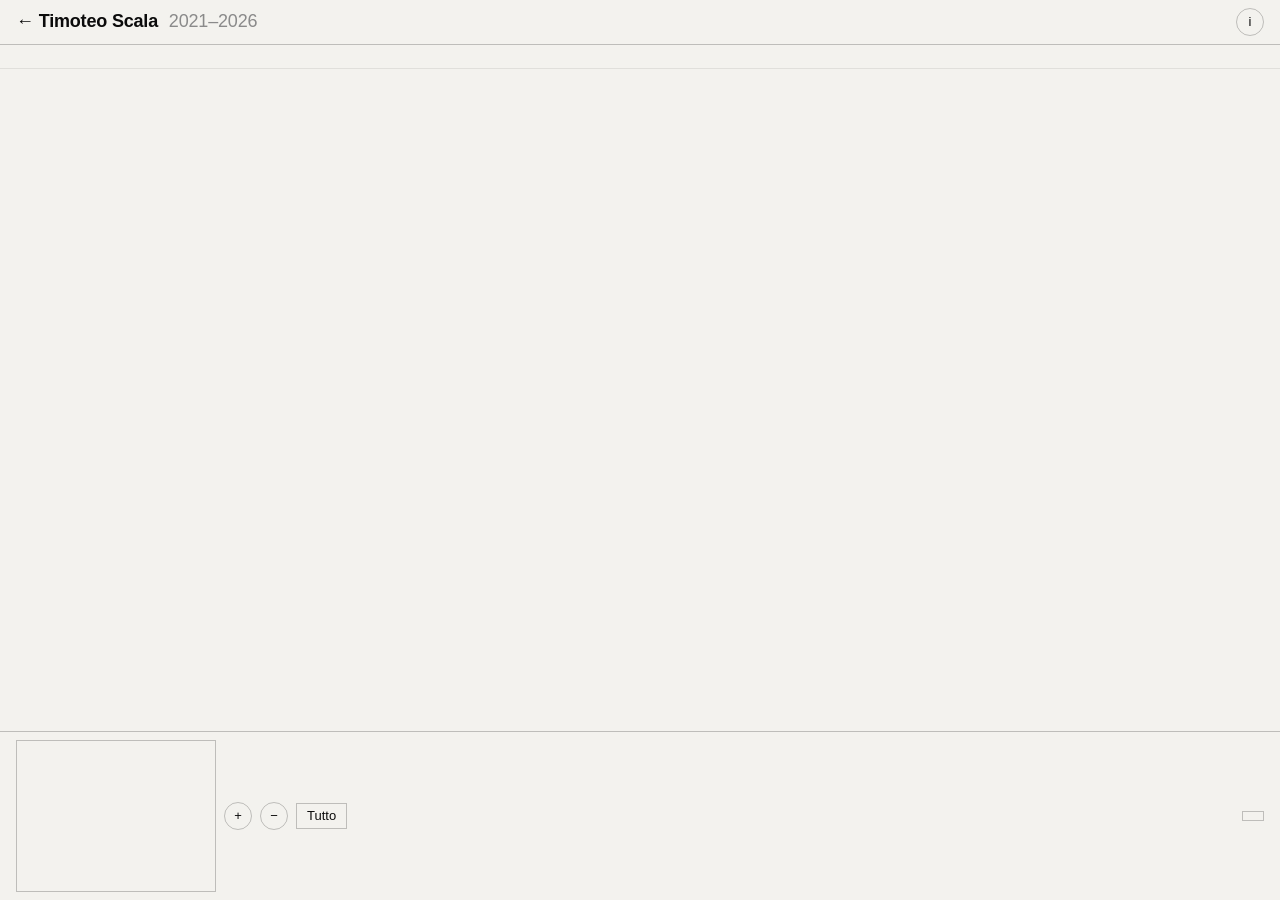
==== map/index.html @ f12ddab8 "Add public modeling map (2021-2026) at /map and link it from home Co-Authored-By: Claude Sonnet 5.5 " ====
<!doctype html>
<html lang="it">
<head>
  <meta charset="utf-8">
  <meta name="viewport" content="width=device-width, initial-scale=1">
  <meta name="description" content="Four years of modeling work (2021–2026) on one zoomable map: jobs, castings that went nowhere, Paris, and who holds the data behind each event.">
  <title>Modeling map 2021–2026 — Timoteo Costantini Scala</title>
  <script>document.documentElement.dataset.theme = matchMedia('(prefers-color-scheme: light)').matches ? 'light' : 'dark';</script>
  <link rel="stylesheet" href="story.css">
</head>
<body>
  <header class="bar top">
    <h1><a href="../index.html" style="color:inherit;text-decoration:none" aria-label="Torna al sito">←</a> Timoteo Scala <span>2021–2026</span></h1>
    <button id="info-btn" class="round" aria-controls="info" aria-label="Come leggere la mappa">i</button>
  </header>

  <main id="map">
    <svg id="map-svg" role="img">
      <g id="view"><g id="world"></g></g>
    </svg>
    <div id="years" aria-hidden="true"></div>
    <div id="lane-names" aria-hidden="true"></div>
    <div id="stage" hidden>
      <video id="stage-video" playsinline controls></video>
      <img id="stage-img" alt="" draggable="false">
      <button id="stage-prev" class="round" aria-label="Foto precedente">‹</button>
      <button id="stage-next" class="round" aria-label="Foto successiva">›</button>
      <p id="stage-count" aria-live="polite"></p>
    </div>
  </main>

  <footer class="bar bottom">
    <svg id="mini" aria-label="Minimappa: clicca per spostarti"></svg>
    <button id="zoom-in" class="round" aria-label="Avvicina">+</button>
    <button id="zoom-out" class="round" aria-label="Allontana">−</button>
    <button id="zoom-fit" aria-label="Vista intera">Tutto</button>
    <button id="theme"></button>
  </footer>

  <aside id="info" hidden>
    <p class="nums"><b id="n-jobs"></b> lavori · <b id="n-nos"></b> no · <b id="n-ratio"></b> no per lavoro</p>
    <ul>
      <li><span class="ramp"><i></i><i></i><i></i><i></i><i></i></span> lavori, dal meno al più importante</li>
      <li><span class="key opt"></span> opzioni e casting non diventati lavoro</li>
      <li><span class="key hollow"></span> da verificare o esito non noto</li>
      <li><span class="key dots"></span> solo il mese è noto</li>
    </ul>
    <p>Più è grande, più conta. Avvicinati per leggere date, città e dove sta il dato.</p>
  </aside>

  <script src="vendor/d3.v7.min.js"></script>
  <script type="module" src="js/story.js"></script>
</body>
</html>
---- map/story.css ----
/* story.html — black canvas, white ink, color only for importance and options. */
:root {
  --font: "Helvetica Neue", Helvetica, Arial, sans-serif;
  --bg: #000; --ink: #fff; --ink-2: #b9b9b9; --muted: #777;
  --grid: rgba(255, 255, 255, .22); --grid-2: rgba(255, 255, 255, .09);
  --imp-1: #3d72f2; --imp-2: #626ff5; --imp-3: #7f6bf6; --imp-4: #9a65f5; --imp-5: #b25ef2;
  --opt: #e8743b; --ink-invert: 1;
  color-scheme: dark;
}
:root[data-theme="light"] {
  --bg: #f3f2ee; --ink: #0b0b0b; --ink-2: #4a4a4a; --muted: #8a8a8a;
  --grid: rgba(0, 0, 0, .22); --grid-2: rgba(0, 0, 0, .08);
  --imp-1: #2456d6; --imp-2: #424ed4; --imp-3: #5845d0; --imp-4: #6a3acb; --imp-5: #7a2cc4;
  --opt: #cf5a1f; --ink-invert: 0;
  color-scheme: light;
}

* { box-sizing: border-box; }
html, body { height: 100%; margin: 0; }
body { display: grid; grid-template-rows: auto 1fr auto; background: var(--bg); color: var(--ink); font: 13px/1.3 var(--font); overflow: hidden; }
button { font: inherit; color: var(--ink); background: none; border: 1px solid var(--grid); padding: 4px 10px; cursor: pointer; }
button:hover, button:focus-visible { border-color: var(--ink); outline: none; }
button.round { width: 28px; height: 28px; padding: 0; border-radius: 50%; }

.bar { display: flex; align-items: center; gap: 8px; padding: 8px 16px; border-color: var(--grid); }
.bar.top { justify-content: space-between; border-bottom: 1px solid var(--grid); }
.bar.bottom { border-top: 1px solid var(--grid); }
h1 { font-size: 18px; font-weight: 600; letter-spacing: -0.01em; margin: 0; }
h1 span { font-weight: 400; color: var(--muted); margin-left: 6px; }
#theme { margin-left: auto; }

/* ---- map ---- */
#map { position: relative; overflow: hidden; }
#map-svg { display: block; width: 100%; height: 100%; touch-action: none; cursor: grab; font-family: var(--font); }
#map-svg:active { cursor: grabbing; }
#years { position: absolute; inset: 0 0 auto; height: 24px; background: var(--bg); border-bottom: 1px solid var(--grid-2); pointer-events: none; }
#years .tick { position: absolute; left: 0; top: 0; padding: 4px 0 0 5px; white-space: nowrap; }
#years .tick.y { font-size: 14px; font-weight: 600; }
#years .tick.m { font-size: 10px; color: var(--muted); padding-top: 7px; text-transform: uppercase; letter-spacing: .06em; }
#lane-names { position: absolute; top: 26px; left: 0; pointer-events: none; }
.lane-name { position: absolute; left: 0; top: 0; white-space: nowrap; padding: 3px 8px; background: var(--bg); font-size: 12px; border: 1px solid var(--grid); border-left: 0; }

/* ---- world ---- */
#map-svg line { vector-effect: non-scaling-stroke; }
.gy { stroke: var(--grid); stroke-dasharray: 4 4; }
.gm { stroke: var(--grid-2); stroke-dasharray: 1 4; display: none; }
.show-months .gm { display: inline; }
.gl { stroke: var(--grid); }
.box { fill: var(--ink); }
.box-text { fill: var(--bg); font-weight: 500; }
.title { fill: var(--ink); }
.detail { fill: var(--ink-2); }

.ag-main { fill: var(--ink); }
.ag-sec { fill: var(--ink-2); }

.spine { stroke: var(--grid); }
.card { cursor: pointer; outline: none; }
.leader { stroke: var(--c); stroke-opacity: .6; }
.card .tick { fill: var(--c); }
.card .face { fill: var(--c); }
.card.uncertain .face { fill: none; stroke: var(--c); stroke-width: 1.5; stroke-dasharray: 3 2; vector-effect: non-scaling-stroke; }
.card .logo { pointer-events: none; }
.card .logo img { display: block; width: 100%; height: 100%; object-fit: contain; filter: brightness(0) invert(1); }
/* hollow card: logo in ink color (white on dark, black on light) */
.card.uncertain .logo img { filter: brightness(0) invert(var(--ink-invert)) opacity(.75); }
/* logos on their own opaque background keep their colors */
.card .logo.raw img { filter: none; }
.card .frame { fill: none; stroke: var(--c); stroke-width: 2; vector-effect: non-scaling-stroke; }
.card .range-span { stroke: var(--c); stroke-width: 2; }
.card .month-span { stroke: var(--c); stroke-width: 2; stroke-dasharray: 1 3; stroke-linecap: round; }
.card:focus-visible .face, .card:hover .face { stroke: var(--ink); stroke-width: 2; vector-effect: non-scaling-stroke; }


/* ---- bottom bar ---- */
#mini { width: 200px; border: 1px solid var(--grid); background: var(--bg); cursor: crosshair; touch-action: none; }
#mini .lens { fill: rgba(127, 127, 127, .15); stroke: var(--ink); stroke-width: 2px; vector-effect: non-scaling-stroke; }

/* ---- stage: right half of the map (bottom half on phones): a show's video, or a job's photos ---- */
#stage { position: absolute; top: 25px; right: 0; bottom: 0; width: 50%; display: flex; align-items: center; justify-content: center;
  background: color-mix(in srgb, var(--bg) 85%, transparent); pointer-events: none; animation: stage-in .3s ease-out; }
#stage[hidden] { display: none; }
#stage video { max-width: 88%; max-height: 88%; background: #000; pointer-events: auto; }
#stage img { display: none; max-width: 80%; max-height: 82%; object-fit: contain; pointer-events: auto; touch-action: pan-y; user-select: none; }
#stage.photos { background: color-mix(in srgb, var(--bg) 96%, transparent); }
#stage.photos video { display: none; }
#stage.photos img { display: block; }
#stage-prev, #stage-next, #stage-count { display: none; }
#stage.photos #stage-prev, #stage.photos #stage-next { display: block; position: absolute; top: 50%; translate: 0 -50%; pointer-events: auto;
  width: 36px; height: 36px; font-size: 20px; line-height: 1; background: var(--bg); }
#stage-prev { left: 3%; } #stage-next { right: 3%; }
#stage.photos #stage-prev[hidden], #stage.photos #stage-next[hidden] { display: none; }
#stage.photos #stage-count { display: block; position: absolute; bottom: 3%; left: 0; right: 0; margin: 0; text-align: center; font-size: 12px; color: var(--ink-2); font-variant-numeric: tabular-nums; }
@keyframes stage-in { from { opacity: 0; } }
@media (max-width: 699px) { #stage { top: 50%; width: 100%; } }

/* ---- info ---- */
#info { position: fixed; top: 52px; right: 12px; width: min(320px, calc(100vw - 24px)); padding: 14px 16px; background: var(--bg); border: 1px solid var(--ink); z-index: 5; }
#info p { margin: 0 0 10px; color: var(--ink-2); }
#info .nums { color: var(--ink); font-size: 14px; }
#info ul { list-style: none; margin: 0 0 12px; padding: 0; display: grid; gap: 6px; }
#info li { display: flex; align-items: center; gap: 8px; }
.ramp { display: inline-flex; align-items: flex-end; gap: 2px; flex: none; }
.ramp i { display: block; background: var(--imp-1); width: 4px; height: 5px; }
.ramp i:nth-child(2) { background: var(--imp-2); width: 6px; height: 7px; }
.ramp i:nth-child(3) { background: var(--imp-3); width: 8px; height: 10px; }
.ramp i:nth-child(4) { background: var(--imp-4); width: 10px; height: 12px; }
.ramp i:nth-child(5) { background: var(--imp-5); width: 12px; height: 15px; }
.key { width: 12px; height: 15px; flex: none; }
.key.opt { background: var(--opt); }
.key.hollow { border: 1.5px dashed var(--imp-3); }
.key.dots { height: 2px; background: radial-gradient(circle, var(--ink) .9px, transparent 1px) 0 50% / 4px 2px repeat-x; }

@media (max-width: 520px) {
  .bar { padding: 6px 10px; gap: 6px; }
  #mini { width: 120px; }
  #zoom-fit { display: none; }
}
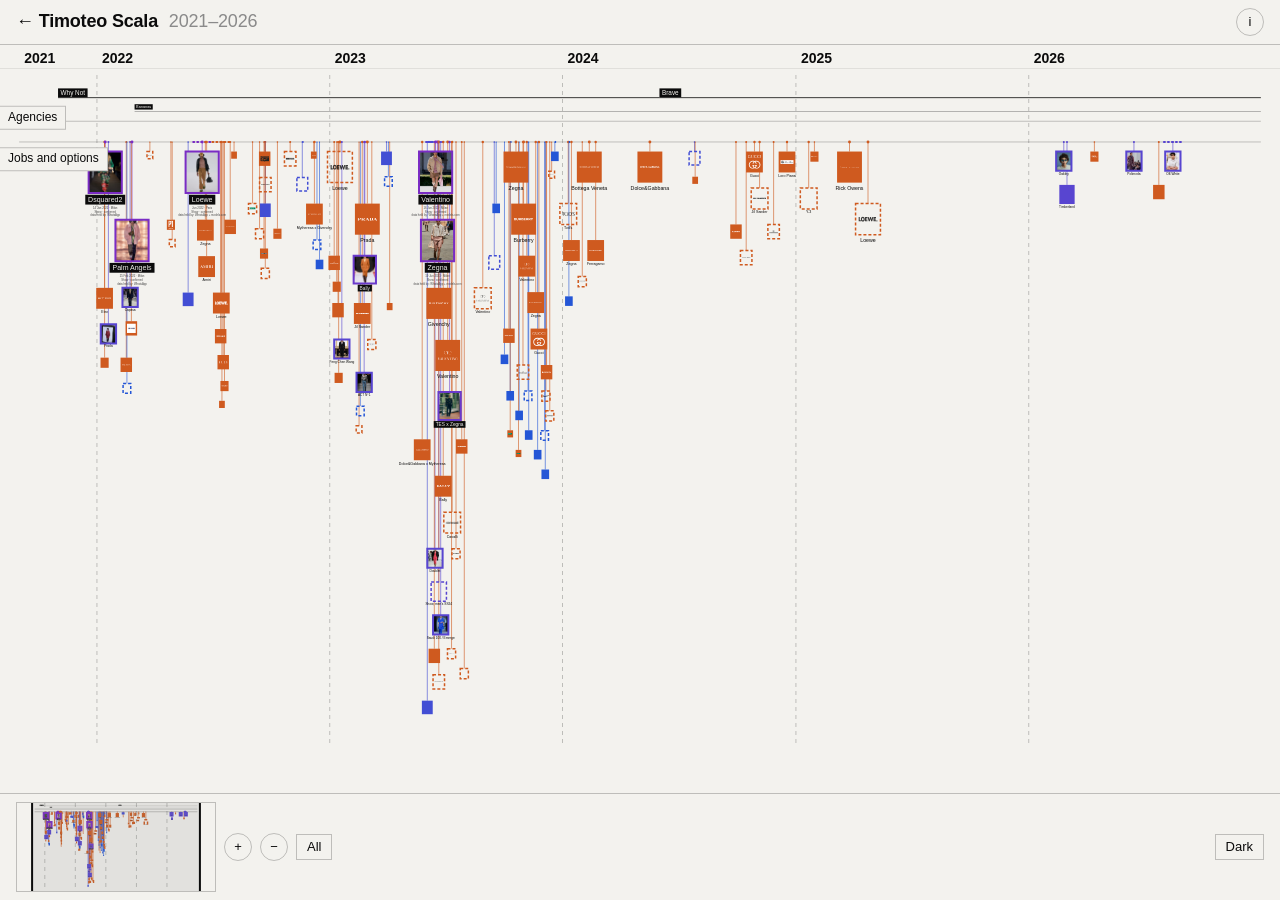
==== commit 8ea08f43: "map: translate to English and add missing util.js Co-Authored-By: Claude Sonnet 5.5 <noreply@anthrop" ====
--- a/map/index.html
+++ b/map/index.html
@@ -1,5 +1,5 @@
 <!doctype html>
-<html lang="it">
+<html lang="en">
 <head>
   <meta charset="utf-8">
   <meta name="viewport" content="width=device-width, initial-scale=1">
@@ -10,8 +10,8 @@
 </head>
 <body>
   <header class="bar top">
-    <h1><a href="../index.html" style="color:inherit;text-decoration:none" aria-label="Torna al sito">←</a> Timoteo Scala <span>2021–2026</span></h1>
-    <button id="info-btn" class="round" aria-controls="info" aria-label="Come leggere la mappa">i</button>
+    <h1><a href="../index.html" style="color:inherit;text-decoration:none" aria-label="Back to the site">←</a> Timoteo Scala <span>2021–2026</span></h1>
+    <button id="info-btn" class="round" aria-controls="info" aria-label="How to read the map">i</button>
   </header>
 
   <main id="map">
@@ -23,29 +23,29 @@
     <div id="stage" hidden>
       <video id="stage-video" playsinline controls></video>
       <img id="stage-img" alt="" draggable="false">
-      <button id="stage-prev" class="round" aria-label="Foto precedente">‹</button>
-      <button id="stage-next" class="round" aria-label="Foto successiva">›</button>
+      <button id="stage-prev" class="round" aria-label="Previous photo">‹</button>
+      <button id="stage-next" class="round" aria-label="Next photo">›</button>
       <p id="stage-count" aria-live="polite"></p>
     </div>
   </main>
 
   <footer class="bar bottom">
-    <svg id="mini" aria-label="Minimappa: clicca per spostarti"></svg>
-    <button id="zoom-in" class="round" aria-label="Avvicina">+</button>
-    <button id="zoom-out" class="round" aria-label="Allontana">−</button>
-    <button id="zoom-fit" aria-label="Vista intera">Tutto</button>
+    <svg id="mini" aria-label="Minimap: click to move around"></svg>
+    <button id="zoom-in" class="round" aria-label="Zoom in">+</button>
+    <button id="zoom-out" class="round" aria-label="Zoom out">−</button>
+    <button id="zoom-fit" aria-label="Whole view">All</button>
     <button id="theme"></button>
   </footer>
 
   <aside id="info" hidden>
-    <p class="nums"><b id="n-jobs"></b> lavori · <b id="n-nos"></b> no · <b id="n-ratio"></b> no per lavoro</p>
+    <p class="nums"><b id="n-jobs"></b> jobs · <b id="n-nos"></b> nos · <b id="n-ratio"></b> nos per job</p>
     <ul>
-      <li><span class="ramp"><i></i><i></i><i></i><i></i><i></i></span> lavori, dal meno al più importante</li>
-      <li><span class="key opt"></span> opzioni e casting non diventati lavoro</li>
-      <li><span class="key hollow"></span> da verificare o esito non noto</li>
-      <li><span class="key dots"></span> solo il mese è noto</li>
+      <li><span class="ramp"><i></i><i></i><i></i><i></i><i></i></span> jobs, from least to most important</li>
+      <li><span class="key opt"></span> options and castings that never became jobs</li>
+      <li><span class="key hollow"></span> to be verified, or outcome unknown</li>
+      <li><span class="key dots"></span> only the month is known</li>
     </ul>
-    <p>Più è grande, più conta. Avvicinati per leggere date, città e dove sta il dato.</p>
+    <p>The bigger the card, the more it counts. Zoom in to read dates, cities and where the data lives.</p>
   </aside>
 
   <script src="vendor/d3.v7.min.js"></script>
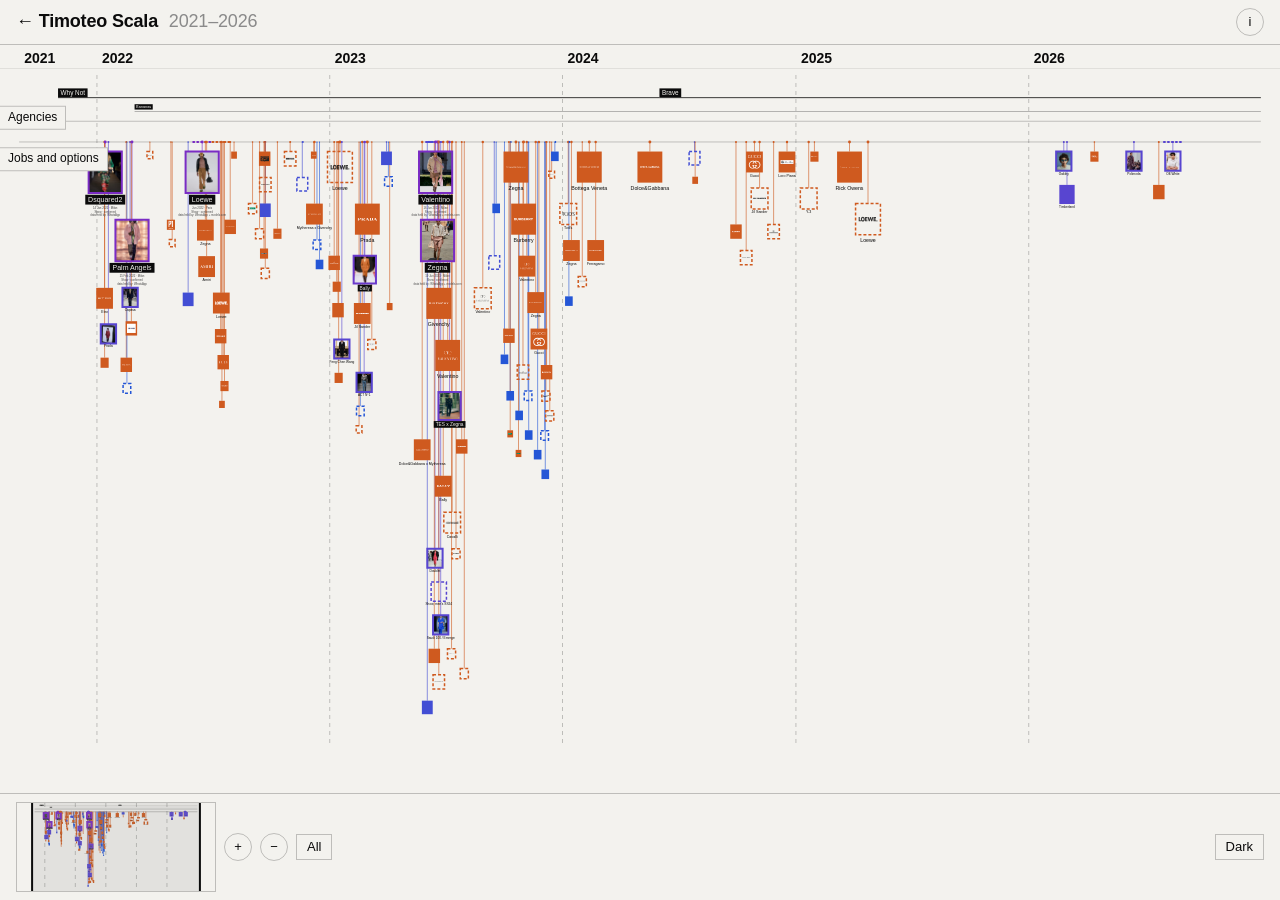
==== commit 946fb8a5: "modeling: project page with embedded career map; home button now opens it Co-Authored-By: Claude Son" ====
--- a/map/index.html
+++ b/map/index.html
@@ -7,10 +7,11 @@
   <title>Modeling map 2021–2026 — Timoteo Costantini Scala</title>
   <script>document.documentElement.dataset.theme = matchMedia('(prefers-color-scheme: light)').matches ? 'light' : 'dark';</script>
   <link rel="stylesheet" href="story.css">
+  <script>if (self !== top) document.write('<style>#back{display:none}</style>')</script>
 </head>
 <body>
   <header class="bar top">
-    <h1><a href="../index.html" style="color:inherit;text-decoration:none" aria-label="Back to the site">←</a> Timoteo Scala <span>2021–2026</span></h1>
+    <h1><a id="back" href="../projects/modeling.html" style="color:inherit;text-decoration:none" aria-label="Back to the site">←</a> Timoteo Scala <span>2021–2026</span></h1>
     <button id="info-btn" class="round" aria-controls="info" aria-label="How to read the map">i</button>
   </header>
 
